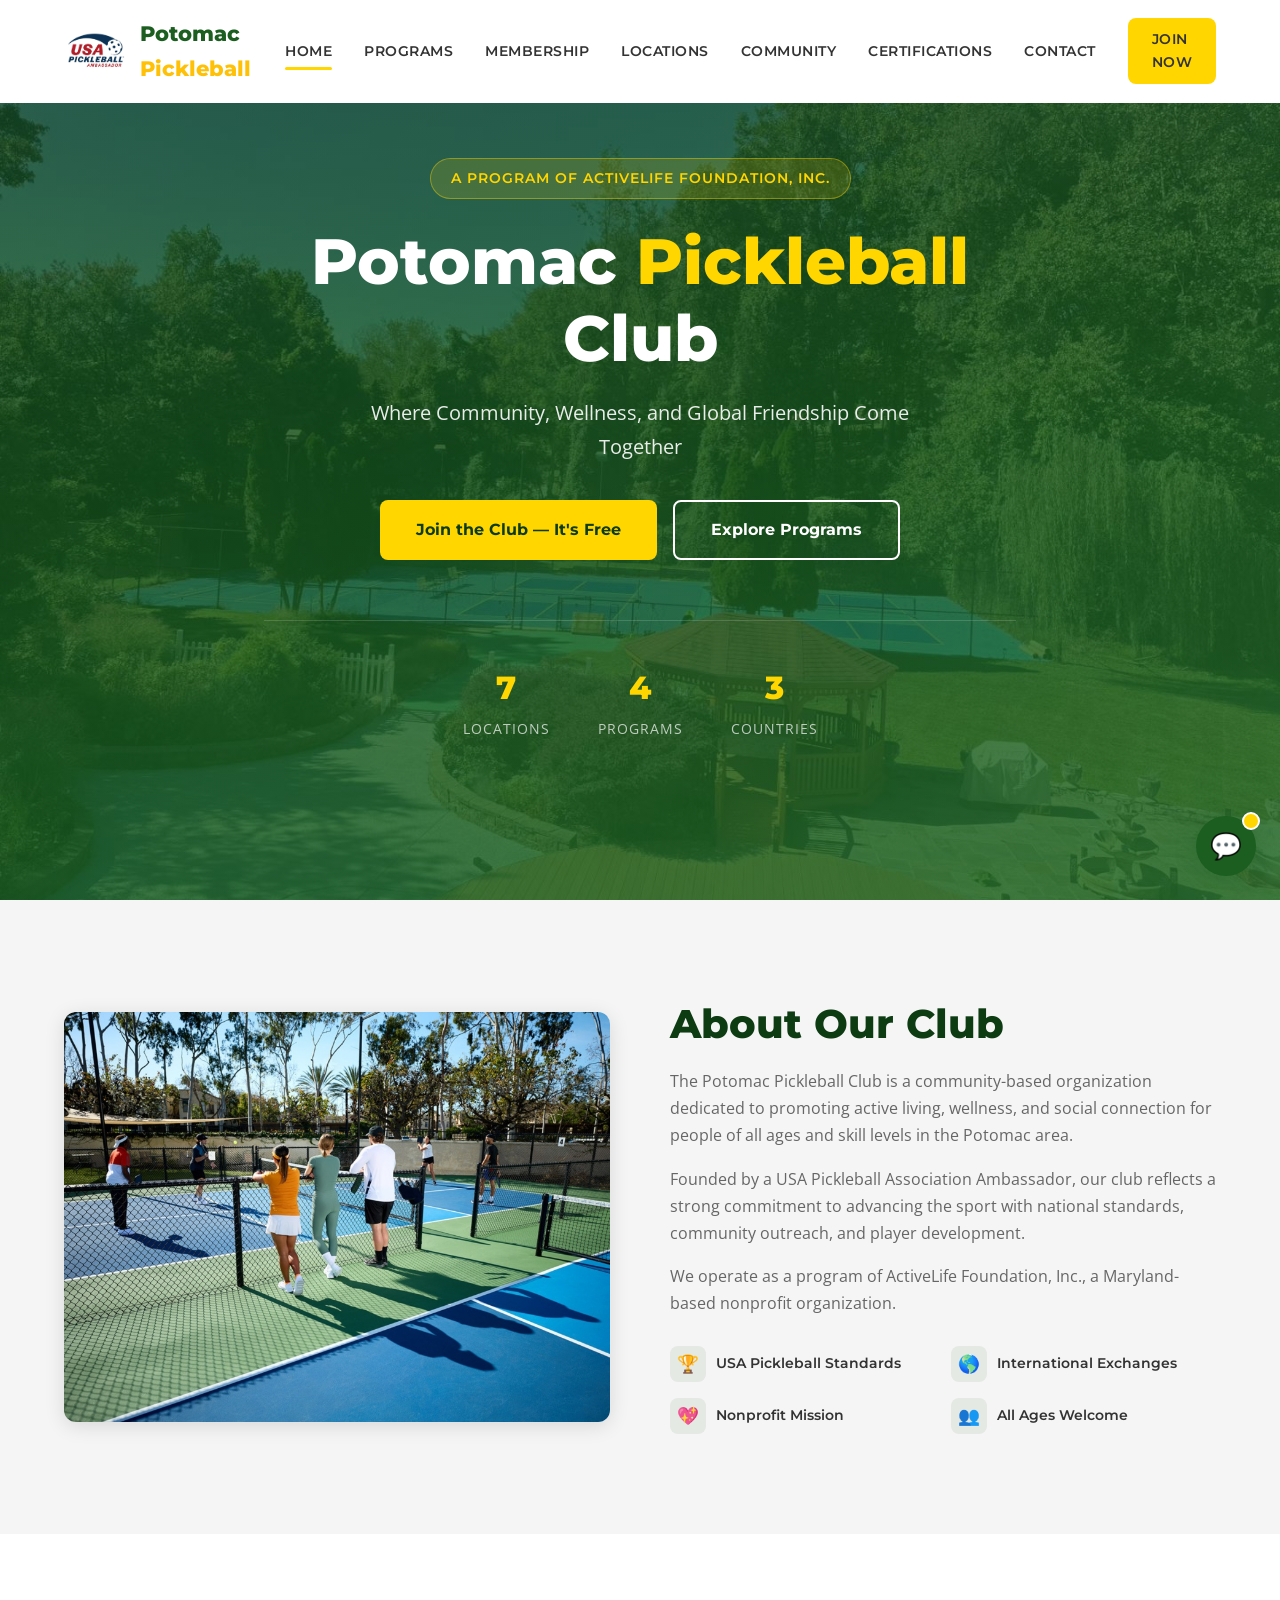
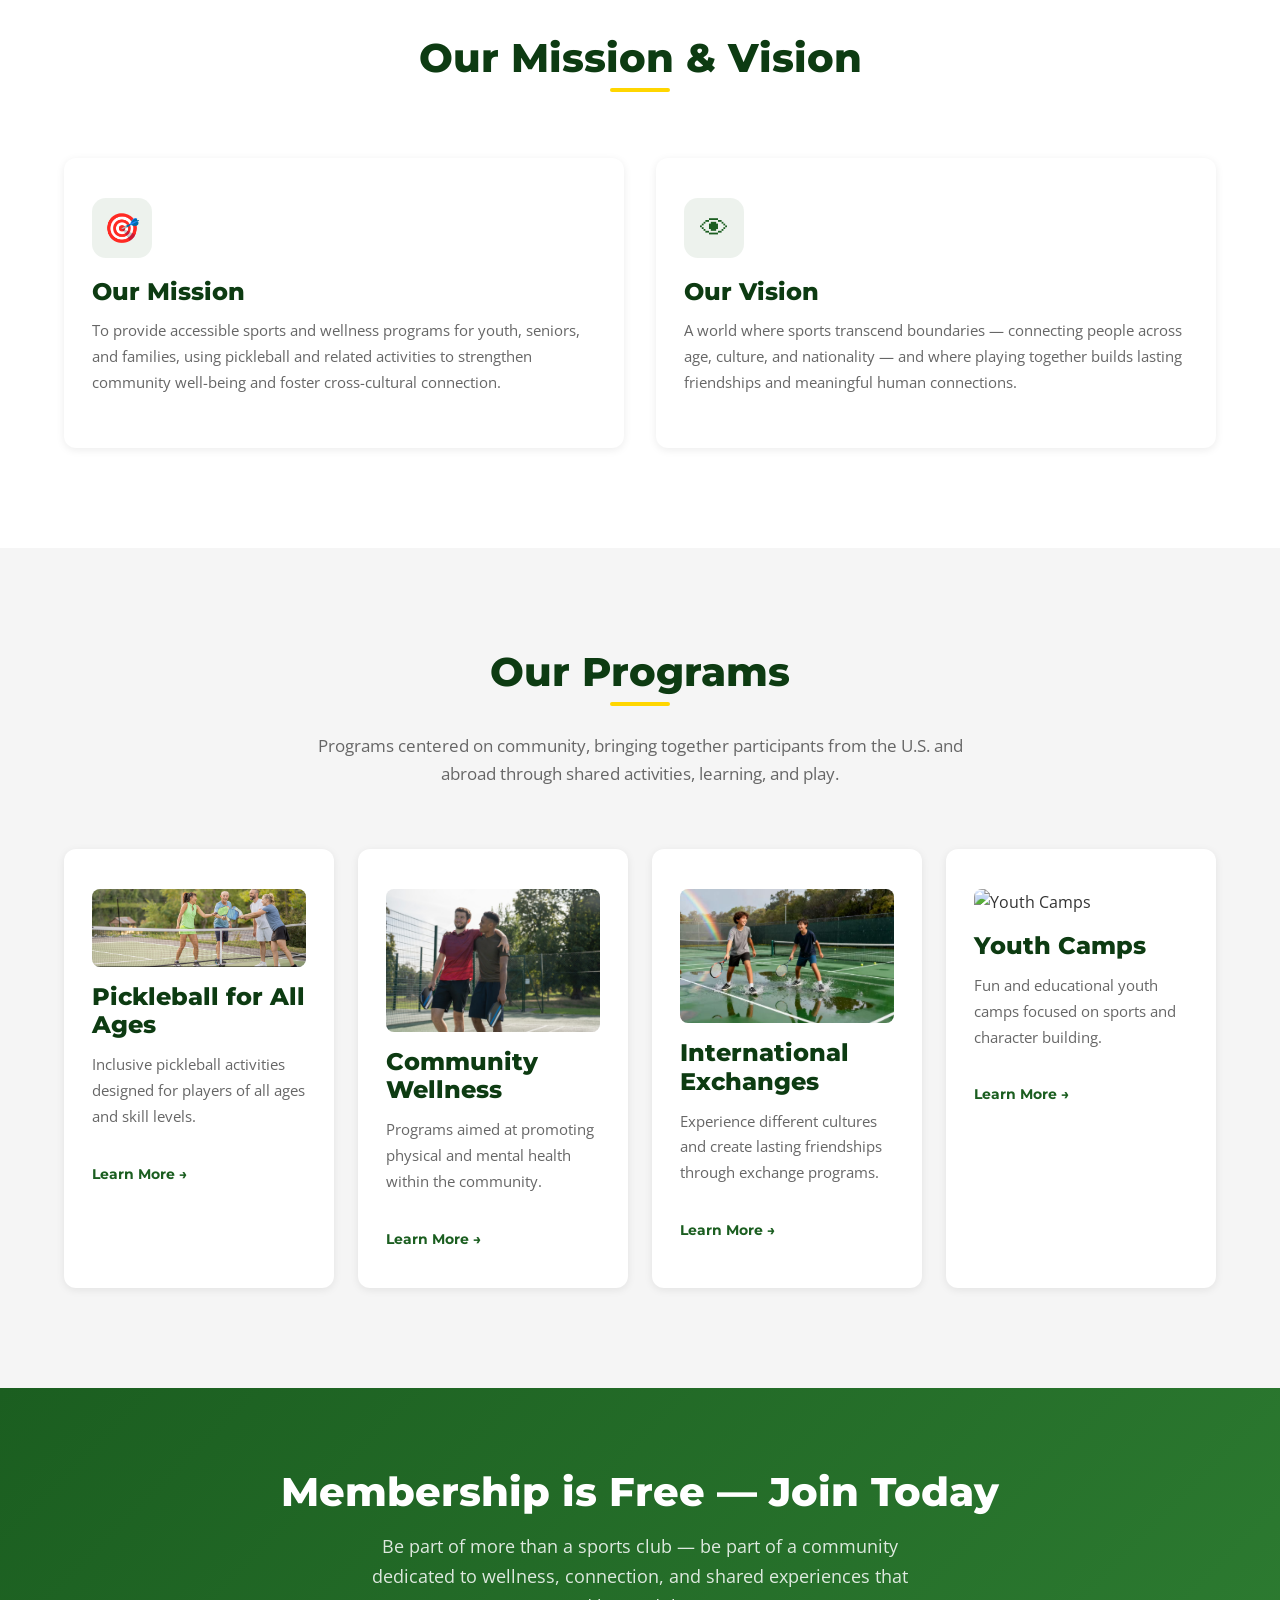
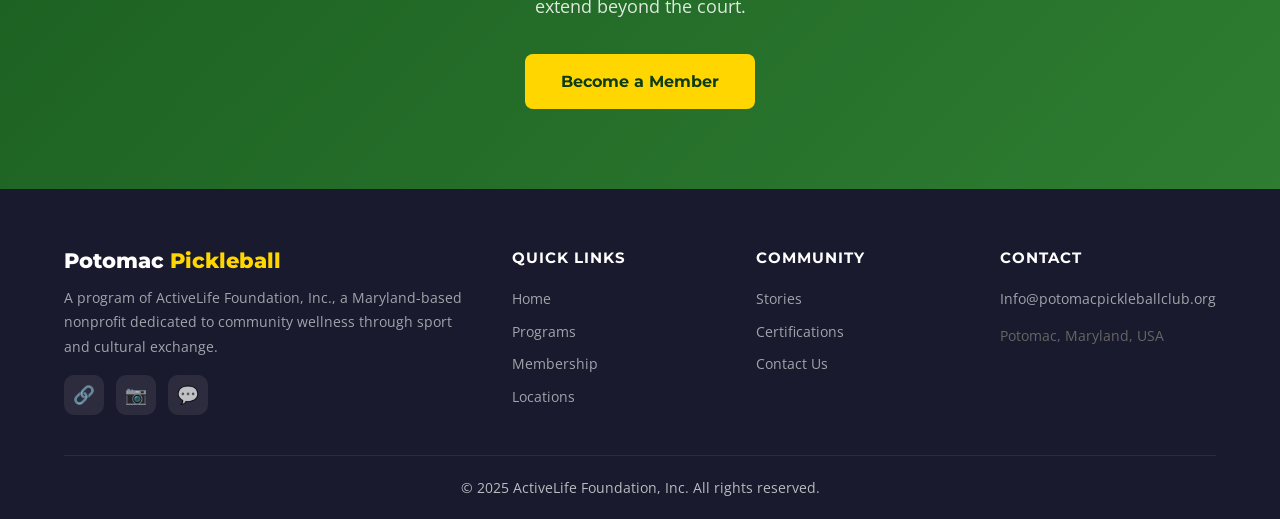
==== index.html @ 1dca088b "Initial commit: Potomac Pickleball Club website Static site with homepage, programs, membership, loc" ====
<!DOCTYPE html>
<html lang="en">
<head>
  <meta charset="UTF-8">
  <meta name="viewport" content="width=device-width, initial-scale=1.0">
  <meta name="description" content="Potomac Pickleball Club — Where Community, Wellness, and Global Friendship Come Together. Join our free membership today.">
  <title>Potomac Pickleball Club</title>
  <link rel="preconnect" href="https://fonts.googleapis.com">
  <link rel="preconnect" href="https://fonts.gstatic.com" crossorigin>
  <link href="https://fonts.googleapis.com/css2?family=Montserrat:wght@600;700;800&family=Open+Sans:wght@400;600&display=swap" rel="stylesheet">
  <link rel="stylesheet" href="css/styles.css">
</head>
<body>

  <a href="#main" class="skip-link">Skip to Main Content</a>

  <!-- NAV OVERLAY (mobile) -->
  <div class="nav-overlay"></div>

  <!-- HEADER -->
  <header class="header">
    <div class="container">
      <nav class="nav">
        <a href="index.html" class="nav-logo">
          <img src="images/logo.jpg" alt="Potomac Pickleball Club" class="logo-img">
          <div class="logo-text">Potomac <span>Pickleball</span></div>
        </a>

        <div class="nav-links">
          <a href="index.html">Home</a>
          <a href="programs.html">Programs</a>
          <a href="membership.html">Membership</a>
          <a href="locations.html">Locations</a>
          <a href="community.html">Community</a>
          <a href="certifications.html">Certifications</a>
          <a href="contact.html">Contact</a>
          <div class="nav-cta">
            <a href="membership.html" class="btn btn-primary">Join Now</a>
          </div>
        </div>

        <button class="nav-toggle" aria-label="Toggle navigation">
          <span></span>
          <span></span>
          <span></span>
        </button>
      </nav>
    </div>
  </header>

  <!-- HERO -->
  <section class="hero">
    <div class="hero-bg" style="background-image: url('images/hero-bg.jpg');"></div>
    <div class="hero-overlay"></div>
    <div class="hero-content">
      <div class="hero-badge">A Program of ActiveLife Foundation, Inc.</div>
      <h1>Potomac <span class="highlight">Pickleball</span> Club</h1>
      <p>Where Community, Wellness, and Global Friendship Come Together</p>
      <div class="hero-buttons">
        <a href="membership.html" class="btn btn-primary">Join the Club — It's Free</a>
        <a href="programs.html" class="btn btn-secondary">Explore Programs</a>
      </div>
      <div class="hero-stats">
        <div class="hero-stat">
          <span class="stat-number">7</span>
          <span class="stat-label">Locations</span>
        </div>
        <div class="hero-stat">
          <span class="stat-number">4</span>
          <span class="stat-label">Programs</span>
        </div>
        <div class="hero-stat">
          <span class="stat-number">3</span>
          <span class="stat-label">Countries</span>
        </div>
      </div>
    </div>
  </section>

  <!-- ABOUT -->
  <section id="main" class="section-light">
    <div class="container">
      <div class="about-grid">
        <div class="about-image fade-in-left">
          <img src="images/about-group.jpeg" alt="Potomac Pickleball Club members">
        </div>
        <div class="about-content fade-in-right">
          <h2>About Our Club</h2>
          <p>The Potomac Pickleball Club is a community-based organization dedicated to promoting active living, wellness, and social connection for people of all ages and skill levels in the Potomac area.</p>
          <p>Founded by a USA Pickleball Association Ambassador, our club reflects a strong commitment to advancing the sport with national standards, community outreach, and player development.</p>
          <p>We operate as a program of ActiveLife Foundation, Inc., a Maryland-based nonprofit organization.</p>
          <div class="about-features">
            <div class="about-feature">
              <div class="feature-icon">&#127942;</div>
              <span>USA Pickleball Standards</span>
            </div>
            <div class="about-feature">
              <div class="feature-icon">&#127758;</div>
              <span>International Exchanges</span>
            </div>
            <div class="about-feature">
              <div class="feature-icon">&#128150;</div>
              <span>Nonprofit Mission</span>
            </div>
            <div class="about-feature">
              <div class="feature-icon">&#128101;</div>
              <span>All Ages Welcome</span>
            </div>
          </div>
        </div>
      </div>
    </div>
  </section>

  <!-- MISSION & VISION -->
  <section>
    <div class="container">
      <div class="section-title fade-in">
        <h2>Our Mission & Vision</h2>
      </div>
      <div class="grid-2">
        <div class="card fade-in">
          <div class="card-icon">&#127919;</div>
          <h3>Our Mission</h3>
          <p>To provide accessible sports and wellness programs for youth, seniors, and families, using pickleball and related activities to strengthen community well-being and foster cross-cultural connection.</p>
        </div>
        <div class="card fade-in">
          <div class="card-icon">&#128065;</div>
          <h3>Our Vision</h3>
          <p>A world where sports transcend boundaries — connecting people across age, culture, and nationality — and where playing together builds lasting friendships and meaningful human connections.</p>
        </div>
      </div>
    </div>
  </section>

  <!-- PROGRAMS PREVIEW -->
  <section class="section-light">
    <div class="container">
      <div class="section-title fade-in">
        <h2>Our Programs</h2>
        <p>Programs centered on community, bringing together participants from the U.S. and abroad through shared activities, learning, and play.</p>
      </div>
      <div class="grid-4">
        <div class="card fade-in">
          <img src="images/program-1.png" alt="Pickleball for All Ages" style="width:100%; border-radius:8px; margin-bottom:16px;">
          <h3>Pickleball for All Ages</h3>
          <p>Inclusive pickleball activities designed for players of all ages and skill levels.</p>
          <a href="programs.html" class="card-link">Learn More &rarr;</a>
        </div>
        <div class="card fade-in">
          <img src="images/program-2.jpeg" alt="Community Wellness" style="width:100%; border-radius:8px; margin-bottom:16px;">
          <h3>Community Wellness</h3>
          <p>Programs aimed at promoting physical and mental health within the community.</p>
          <a href="programs.html" class="card-link">Learn More &rarr;</a>
        </div>
        <div class="card fade-in">
          <img src="images/program-3.jpg" alt="International Exchanges" style="width:100%; border-radius:8px; margin-bottom:16px;">
          <h3>International Exchanges</h3>
          <p>Experience different cultures and create lasting friendships through exchange programs.</p>
          <a href="programs.html" class="card-link">Learn More &rarr;</a>
        </div>
        <div class="card fade-in">
          <img src="images/program-badge.png" alt="Youth Camps" style="width:100%; border-radius:8px; margin-bottom:16px;">
          <h3>Youth Camps</h3>
          <p>Fun and educational youth camps focused on sports and character building.</p>
          <a href="programs.html" class="card-link">Learn More &rarr;</a>
        </div>
      </div>
    </div>
  </section>

  <!-- CTA BANNER -->
  <section class="section-green cta-banner">
    <div class="container fade-in">
      <h2>Membership is Free — Join Today</h2>
      <p>Be part of more than a sports club — be part of a community dedicated to wellness, connection, and shared experiences that extend beyond the court.</p>
      <a href="membership.html" class="btn btn-primary">Become a Member</a>
    </div>
  </section>

  <!-- FOOTER -->
  <footer class="footer">
    <div class="container">
      <div class="footer-grid">
        <div class="footer-brand">
          <h3>Potomac <span>Pickleball</span></h3>
          <p>A program of ActiveLife Foundation, Inc., a Maryland-based nonprofit dedicated to community wellness through sport and cultural exchange.</p>
          <div class="footer-social">
            <a href="#" aria-label="Facebook">&#128279;</a>
            <a href="#" aria-label="Instagram">&#128247;</a>
            <a href="#" aria-label="Twitter">&#128172;</a>
          </div>
        </div>
        <div class="footer-col">
          <h4>Quick Links</h4>
          <a href="index.html">Home</a>
          <a href="programs.html">Programs</a>
          <a href="membership.html">Membership</a>
          <a href="locations.html">Locations</a>
        </div>
        <div class="footer-col">
          <h4>Community</h4>
          <a href="community.html">Stories</a>
          <a href="certifications.html">Certifications</a>
          <a href="contact.html">Contact Us</a>
        </div>
        <div class="footer-col">
          <h4>Contact</h4>
          <a href="mailto:Info@potomacpickleballclub.org">Info@potomacpickleballclub.org</a>
          <p style="margin-top: 8px; font-size: 0.9rem;">Potomac, Maryland, USA</p>
        </div>
      </div>
      <div class="footer-bottom">
        &copy; 2025 ActiveLife Foundation, Inc. All rights reserved.
      </div>
    </div>
  </footer>

  <div class="mobile-cta-bar">
    <a href="membership.html" class="btn btn-primary" style="width:100%;">Join Now — It's Free</a>
  </div>

  <!-- CHAT WIDGET -->
  <div class="chat-widget">
    <div class="chat-window">
      <div class="chat-header">
        <div class="chat-header-avatar">&#127934;</div>
        <div class="chat-header-info">
          <h4>Potomac Pickleball</h4>
          <p><span class="status-dot"></span>We typically reply instantly</p>
        </div>
      </div>
      <div class="chat-messages">
        <div class="chat-message bot">
          Hi there! Welcome to Potomac Pickleball Club. How can I help you today?
          <span class="msg-time">Now</span>
        </div>
      </div>
      <div class="chat-quick-replies">
        <button class="chat-quick-btn">How do I join?</button>
        <button class="chat-quick-btn">What programs do you offer?</button>
        <button class="chat-quick-btn">Where do you play?</button>
        <button class="chat-quick-btn">Contact info</button>
        <button class="chat-quick-btn">What's the schedule?</button>
      </div>
      <div class="chat-input-area">
        <input type="text" class="chat-input" placeholder="Type a message..." autocomplete="off">
        <button class="chat-send" aria-label="Send message">&#10148;</button>
      </div>
    </div>
    <button class="chat-toggle" aria-label="Open chat">
      <span class="chat-open-icon">&#128172;</span>
      <span class="chat-close-icon">&#10005;</span>
      <div class="chat-badge"></div>
    </button>
  </div>

  <script src="js/main.js"></script>
</body>
</html>
---- css/styles.css ----
/* ============================================
   POTOMAC PICKLEBALL CLUB — Design System
   Premium Sports Club Edition
   ============================================ */

/* --- CSS Custom Properties --- */
:root {
  /* Colors */
  --primary: #1B5E20;
  --primary-light: #2E7D32;
  --primary-dark: #0D3B12;
  --accent: #FFD600;
  --accent-hover: #FFC107;
  --dark: #1A1A2E;
  --dark-lighter: #232340;
  --light: #F5F5F5;
  --white: #FFFFFF;
  --text: #333333;
  --text-light: #666666;
  --border: #E0E0E0;

  /* Typography */
  --font-heading: 'Montserrat', sans-serif;
  --font-body: 'Open Sans', sans-serif;

  /* Spacing */
  --section-padding: 100px 0;
  --container-width: 1200px;
  --card-radius: 12px;
  --btn-radius: 8px;

  /* Shadows */
  --shadow-sm: 0 2px 8px rgba(0, 0, 0, 0.08);
  --shadow-md: 0 4px 20px rgba(0, 0, 0, 0.12);
  --shadow-lg: 0 8px 40px rgba(0, 0, 0, 0.16);

  /* Transitions */
  --transition: 0.3s ease;
}

/* --- Reset & Base --- */
*,
*::before,
*::after {
  margin: 0;
  padding: 0;
  box-sizing: border-box;
}

html {
  scroll-behavior: smooth;
  font-size: 16px;
}

body {
  font-family: var(--font-body);
  color: var(--text);
  line-height: 1.7;
  background: var(--white);
  overflow-x: hidden;
}

a {
  text-decoration: none;
  color: inherit;
  transition: color var(--transition);
}

ul {
  list-style: none;
}

img {
  max-width: 100%;
  height: auto;
  display: block;
}

.container {
  max-width: var(--container-width);
  margin: 0 auto;
  padding: 0 24px;
}

/* --- Typography --- */
h1, h2, h3, h4, h5 {
  font-family: var(--font-heading);
  font-weight: 800;
  line-height: 1.2;
  color: var(--primary-dark);
}

h1 { font-size: clamp(2.2rem, 5vw, 3.5rem); }
h2 { font-size: clamp(1.8rem, 4vw, 2.5rem); }
h3 { font-size: clamp(1.2rem, 3vw, 1.5rem); }
h4 { font-size: 1.1rem; }

p {
  margin-bottom: 1rem;
  color: var(--text-light);
}

/* --- Section Title --- */
.section-title {
  text-align: center;
  margin-bottom: 60px;
}

.section-title h2 {
  margin-bottom: 16px;
  position: relative;
  display: inline-block;
}

.section-title h2::after {
  content: '';
  position: absolute;
  bottom: -10px;
  left: 50%;
  transform: translateX(-50%);
  width: 60px;
  height: 4px;
  background: var(--accent);
  border-radius: 2px;
}

.section-title p {
  max-width: 650px;
  margin: 20px auto 0;
  font-size: 1.05rem;
}

/* --- Buttons --- */
.btn {
  display: inline-flex;
  align-items: center;
  justify-content: center;
  padding: 14px 36px;
  border-radius: var(--btn-radius);
  font-family: var(--font-heading);
  font-weight: 700;
  font-size: 1rem;
  cursor: pointer;
  border: none;
  transition: all var(--transition);
  gap: 8px;
}

.btn-primary {
  background: var(--accent);
  color: var(--primary-dark);
}

.btn-primary:hover {
  background: var(--accent-hover);
  transform: translateY(-2px);
  box-shadow: var(--shadow-md);
}

.btn-secondary {
  background: transparent;
  color: var(--white);
  border: 2px solid var(--white);
}

.btn-secondary:hover {
  background: var(--white);
  color: var(--primary-dark);
}

.btn-outline {
  background: transparent;
  color: var(--primary);
  border: 2px solid var(--primary);
}

.btn-outline:hover {
  background: var(--primary);
  color: var(--white);
}

/* ============================================
   HEADER / NAVIGATION
   ============================================ */
.header {
  position: fixed;
  top: 0;
  left: 0;
  width: 100%;
  z-index: 1000;
  background: var(--white);
  transition: all var(--transition);
}

.header.scrolled {
  background: rgba(255, 255, 255, 0.97);
  box-shadow: var(--shadow-sm);
}

/* Transparent header for hero pages */
.header.hero-transparent {
  background: transparent;
  box-shadow: none;
}

.header.hero-transparent .nav-links a {
  color: var(--white);
}

.header.hero-transparent .nav-links a:hover {
  color: var(--accent);
}

.header.hero-transparent .nav-logo {
  color: var(--white);
}

.header.hero-transparent .nav-toggle span {
  background: var(--white);
}

/* When scrolled, override transparent back to white */
.header.hero-transparent.scrolled {
  background: rgba(255, 255, 255, 0.97);
  box-shadow: var(--shadow-sm);
}

.header.hero-transparent.scrolled .nav-links a {
  color: var(--text);
}

.header.hero-transparent.scrolled .nav-links a:hover {
  color: var(--primary);
}

.header.hero-transparent.scrolled .nav-logo {
  color: var(--primary);
}

.header.hero-transparent.scrolled .nav-toggle span {
  background: var(--text);
}

.nav {
  display: flex;
  align-items: center;
  justify-content: space-between;
  padding: 16px 0;
}

.nav-logo {
  display: flex;
  align-items: center;
  gap: 12px;
  font-family: var(--font-heading);
  font-weight: 800;
  font-size: 1.3rem;
  color: var(--primary);
}

.nav-logo img {
  height: 44px;
  width: auto;
}

/* Logo image support */
.logo-img {
  height: 48px;
  width: auto;
  border-radius: 6px;
}

.nav-logo .logo-text span {
  color: var(--accent-hover);
}

.nav-links {
  display: flex;
  align-items: center;
  gap: 32px;
}

.nav-links a {
  font-family: var(--font-heading);
  font-weight: 600;
  font-size: 0.9rem;
  color: var(--text);
  position: relative;
  padding: 4px 0;
  text-transform: uppercase;
  letter-spacing: 0.5px;
}

.nav-links a::after {
  content: '';
  position: absolute;
  bottom: -2px;
  left: 0;
  width: 0;
  height: 3px;
  background: var(--accent);
  transition: width var(--transition);
  border-radius: 2px;
}

.nav-links a:hover::after,
.nav-links a.active::after {
  width: 100%;
}

.nav-links a:hover {
  color: var(--primary);
}

.nav-cta .btn {
  padding: 10px 24px;
  font-size: 0.85rem;
}

.nav-toggle {
  display: none;
  flex-direction: column;
  gap: 5px;
  cursor: pointer;
  z-index: 1001;
  background: none;
  border: none;
  padding: 4px;
}

.nav-toggle span {
  display: block;
  width: 26px;
  height: 3px;
  background: var(--text);
  border-radius: 2px;
  transition: all var(--transition);
}

.nav-toggle.active span:nth-child(1) {
  transform: rotate(45deg) translate(5px, 6px);
}

.nav-toggle.active span:nth-child(2) {
  opacity: 0;
}

.nav-toggle.active span:nth-child(3) {
  transform: rotate(-45deg) translate(5px, -6px);
}

/* ============================================
   HERO SECTION
   ============================================ */
.hero {
  position: relative;
  min-height: 100vh;
  display: flex;
  align-items: center;
  justify-content: center;
  text-align: center;
  background: linear-gradient(135deg, var(--primary-dark) 0%, var(--primary) 50%, var(--primary-light) 100%);
  overflow: hidden;
}

.hero-bg {
  position: absolute;
  inset: 0;
  background-size: cover;
  background-position: center;
  background-attachment: fixed;
  opacity: 0.45;
}

.hero-overlay {
  position: absolute;
  inset: 0;
  background: linear-gradient(180deg, rgba(13, 59, 18, 0.45) 0%, rgba(27, 94, 32, 0.65) 100%);
}

.hero-content {
  position: relative;
  z-index: 2;
  max-width: 800px;
  padding: 0 24px;
}

.hero-badge {
  display: inline-block;
  background: rgba(255, 214, 0, 0.15);
  border: 1px solid rgba(255, 214, 0, 0.4);
  color: var(--accent);
  padding: 8px 20px;
  border-radius: 50px;
  font-family: var(--font-heading);
  font-weight: 600;
  font-size: 0.85rem;
  letter-spacing: 1px;
  text-transform: uppercase;
  margin-bottom: 24px;
}

.hero h1 {
  color: var(--white);
  margin-bottom: 20px;
  font-size: clamp(2.5rem, 6vw, 4rem);
}

.hero h1 .highlight {
  color: var(--accent);
}

.hero p {
  color: rgba(255, 255, 255, 0.9);
  font-size: clamp(1.05rem, 2vw, 1.25rem);
  max-width: 600px;
  margin: 0 auto 36px;
}

.hero-buttons {
  display: flex;
  gap: 16px;
  justify-content: center;
  flex-wrap: wrap;
}

.hero-stats {
  display: flex;
  justify-content: center;
  gap: 48px;
  margin-top: 60px;
  padding-top: 40px;
  border-top: 1px solid rgba(255, 255, 255, 0.15);
}

.hero-stat {
  text-align: center;
}

.hero-stat .stat-number {
  display: block;
  font-family: var(--font-heading);
  font-weight: 800;
  font-size: 2rem;
  color: var(--accent);
}

.hero-stat .stat-label {
  font-size: 0.85rem;
  color: rgba(255, 255, 255, 0.7);
  text-transform: uppercase;
  letter-spacing: 1px;
}

/* ============================================
   PARALLAX SECTION — Full-bleed background
   ============================================ */
.parallax-section {
  position: relative;
  background-size: cover;
  background-position: center;
  background-attachment: fixed;
  background-repeat: no-repeat;
  padding: var(--section-padding);
}

.parallax-section::before {
  content: '';
  position: absolute;
  inset: 0;
  background: rgba(13, 59, 18, 0.6);
  z-index: 0;
}

.parallax-section > .container {
  position: relative;
  z-index: 1;
}

.parallax-section h2,
.parallax-section h3 {
  color: var(--white);
}

.parallax-section p {
  color: rgba(255, 255, 255, 0.85);
}

/* ============================================
   SECTIONS — General
   ============================================ */
section {
  padding: var(--section-padding);
}

.section-light {
  background: var(--light);
}

.section-dark {
  background: var(--dark);
  color: var(--white);
}

.section-dark h2,
.section-dark h3 {
  color: var(--white);
}

.section-dark p {
  color: rgba(255, 255, 255, 0.75);
}

.section-green {
  background: linear-gradient(135deg, var(--primary) 0%, var(--primary-light) 100%);
  color: var(--white);
}

.section-green h2,
.section-green h3 {
  color: var(--white);
}

.section-green p {
  color: rgba(255, 255, 255, 0.85);
}

/* ============================================
   CARDS
   ============================================ */
.card {
  background: var(--white);
  border-radius: var(--card-radius);
  padding: 36px 28px;
  box-shadow: var(--shadow-sm);
  transition: all var(--transition);
  border-top: 4px solid transparent;
}

.card:hover {
  transform: translateY(-6px);
  box-shadow: var(--shadow-md);
  border-top-color: var(--primary);
}

.card-icon {
  width: 60px;
  height: 60px;
  border-radius: 14px;
  display: flex;
  align-items: center;
  justify-content: center;
  margin-bottom: 20px;
  font-size: 1.8rem;
  background: rgba(27, 94, 32, 0.08);
  color: var(--primary);
}

.card h3 {
  margin-bottom: 12px;
}

.card p {
  font-size: 0.95rem;
}

.card-link {
  display: inline-flex;
  align-items: center;
  gap: 6px;
  margin-top: 16px;
  font-family: var(--font-heading);
  font-weight: 700;
  font-size: 0.9rem;
  color: var(--primary);
  transition: gap var(--transition);
}

.card-link:hover {
  gap: 12px;
  color: var(--primary-light);
}

/* Grid layouts */
.grid-2 {
  display: grid;
  grid-template-columns: repeat(2, 1fr);
  gap: 32px;
}

.grid-3 {
  display: grid;
  grid-template-columns: repeat(3, 1fr);
  gap: 32px;
}

.grid-4 {
  display: grid;
  grid-template-columns: repeat(4, 1fr);
  gap: 24px;
}

/* ============================================
   STAGGER ANIMATIONS
   ============================================ */
.stagger-1 {
  transition-delay: 0.1s;
}

.stagger-2 {
  transition-delay: 0.2s;
}

.stagger-3 {
  transition-delay: 0.3s;
}

.stagger-4 {
  transition-delay: 0.4s;
}

/* ============================================
   ABOUT SECTION (Home)
   ============================================ */
.about-grid {
  display: grid;
  grid-template-columns: 1fr 1fr;
  gap: 60px;
  align-items: center;
}

.about-image {
  border-radius: var(--card-radius);
  overflow: hidden;
  box-shadow: var(--shadow-md);
  aspect-ratio: 4/3;
}

.about-image img {
  width: 100%;
  height: 100%;
  object-fit: cover;
}

.about-content h2 {
  margin-bottom: 20px;
}

.about-content p {
  margin-bottom: 16px;
}

.about-features {
  display: grid;
  grid-template-columns: 1fr 1fr;
  gap: 16px;
  margin-top: 28px;
}

.about-feature {
  display: flex;
  align-items: center;
  gap: 10px;
  font-family: var(--font-heading);
  font-weight: 600;
  font-size: 0.9rem;
  color: var(--text);
}

.about-feature .feature-icon {
  width: 36px;
  height: 36px;
  border-radius: 8px;
  background: rgba(27, 94, 32, 0.08);
  color: var(--primary);
  display: flex;
  align-items: center;
  justify-content: center;
  font-size: 1.1rem;
  flex-shrink: 0;
}

/* ============================================
   CTA BANNER
   ============================================ */
.cta-banner {
  text-align: center;
  padding: 80px 0;
}

.cta-banner h2 {
  color: var(--white);
  margin-bottom: 16px;
}

.cta-banner p {
  color: rgba(255, 255, 255, 0.85);
  max-width: 550px;
  margin: 0 auto 32px;
  font-size: 1.1rem;
}

/* ============================================
   PROGRAMS PAGE
   ============================================ */
.page-hero {
  padding: 160px 0 80px;
  text-align: center;
  background: linear-gradient(135deg, var(--primary-dark) 0%, var(--primary) 100%);
}

.page-hero h1 {
  color: var(--white);
  margin-bottom: 16px;
}

.page-hero p {
  color: rgba(255, 255, 255, 0.85);
  max-width: 600px;
  margin: 0 auto;
  font-size: 1.1rem;
}

.program-card {
  background: var(--white);
  border-radius: var(--card-radius);
  overflow: hidden;
  box-shadow: var(--shadow-sm);
  transition: all var(--transition);
  border-top: 4px solid transparent;
}

.program-card:hover {
  transform: translateY(-6px);
  box-shadow: var(--shadow-md);
  border-top-color: var(--primary);
}

.program-card-image {
  height: 240px;
  background: linear-gradient(135deg, var(--primary) 0%, var(--primary-light) 100%);
  display: flex;
  align-items: center;
  justify-content: center;
  font-size: 3rem;
  color: rgba(255, 255, 255, 0.4);
}

.program-card-image img {
  width: 100%;
  height: 100%;
  object-fit: cover;
}

.program-card-body {
  padding: 28px;
}

.program-card-body h3 {
  margin-bottom: 12px;
}

.program-card-body p {
  font-size: 0.95rem;
  margin-bottom: 16px;
}

/* ============================================
   MEMBERSHIP PAGE
   ============================================ */
.membership-hero {
  padding: 160px 0 100px;
  text-align: center;
  background: linear-gradient(135deg, var(--primary-dark) 0%, var(--primary) 100%);
}

.membership-price {
  display: inline-block;
  background: var(--accent);
  color: var(--primary-dark);
  font-family: var(--font-heading);
  font-weight: 800;
  font-size: 1.5rem;
  padding: 12px 36px;
  border-radius: 50px;
  margin-top: 24px;
}

.benefits-grid {
  display: grid;
  grid-template-columns: repeat(3, 1fr);
  gap: 32px;
}

.benefit-card {
  text-align: center;
  padding: 40px 24px;
}

.benefit-card .benefit-icon {
  width: 72px;
  height: 72px;
  border-radius: 50%;
  background: rgba(27, 94, 32, 0.08);
  color: var(--primary);
  display: flex;
  align-items: center;
  justify-content: center;
  font-size: 2rem;
  margin: 0 auto 20px;
}

.benefit-card h3 {
  margin-bottom: 10px;
}

/* ============================================
   LOCATIONS PAGE
   ============================================ */
.location-card {
  background: var(--white);
  border-radius: var(--card-radius);
  overflow: hidden;
  box-shadow: var(--shadow-sm);
  transition: all var(--transition);
  text-align: center;
  padding: 32px 24px;
}

.location-card:hover {
  transform: translateY(-4px);
  box-shadow: var(--shadow-md);
}

.location-flag {
  font-size: 3rem;
  margin-bottom: 16px;
}

.location-card h3 {
  margin-bottom: 8px;
}

.location-card p {
  font-size: 0.9rem;
}

.hq-section {
  background: var(--white);
  border-radius: var(--card-radius);
  padding: 48px;
  box-shadow: var(--shadow-md);
  display: grid;
  grid-template-columns: 1fr 1fr;
  gap: 40px;
  align-items: center;
  margin-bottom: 60px;
}

.hq-map {
  aspect-ratio: 16/10;
  background: var(--light);
  border-radius: var(--card-radius);
  overflow: hidden;
  display: flex;
  align-items: center;
  justify-content: center;
  color: var(--text-light);
  font-size: 1rem;
}

/* ============================================
   COMMUNITY / GALLERY
   ============================================ */
.gallery-grid {
  display: grid;
  grid-template-columns: repeat(3, 1fr);
  gap: 24px;
}

/* Masonry-style variation */
.gallery-grid.gallery-masonry {
  grid-template-rows: auto;
}

.gallery-grid.gallery-masonry .gallery-item:nth-child(1) {
  grid-column: span 2;
  grid-row: span 2;
}

.gallery-grid.gallery-masonry .gallery-item:nth-child(4) {
  grid-column: span 2;
}

.gallery-grid.gallery-masonry .gallery-item:nth-child(7) {
  grid-row: span 2;
}

.gallery-item {
  border-radius: var(--card-radius);
  overflow: hidden;
  position: relative;
  cursor: pointer;
  aspect-ratio: 4/3;
  background: var(--light);
  box-shadow: var(--shadow-sm);
  transition: all var(--transition);
}

.gallery-grid.gallery-masonry .gallery-item {
  aspect-ratio: auto;
  min-height: 200px;
}

.gallery-item:hover {
  transform: scale(1.03);
  box-shadow: var(--shadow-md);
}

.gallery-item img {
  width: 100%;
  height: 100%;
  object-fit: cover;
}

.gallery-item .gallery-overlay {
  position: absolute;
  inset: 0;
  background: linear-gradient(180deg, transparent 50%, rgba(0, 0, 0, 0.7) 100%);
  display: flex;
  align-items: flex-end;
  padding: 20px;
  opacity: 0;
  transition: opacity var(--transition);
}

.gallery-item:hover .gallery-overlay {
  opacity: 1;
}

.gallery-overlay h4 {
  color: var(--white);
  font-size: 0.95rem;
}

.gallery-overlay p {
  color: rgba(255, 255, 255, 0.8);
  font-size: 0.8rem;
  margin-bottom: 0;
}

/* Lightbox */
.lightbox {
  position: fixed;
  inset: 0;
  background: rgba(0, 0, 0, 0.9);
  z-index: 2000;
  display: none;
  align-items: center;
  justify-content: center;
  padding: 40px;
}

.lightbox.active {
  display: flex;
}

.lightbox img {
  max-width: 90%;
  max-height: 85vh;
  border-radius: 8px;
}

.lightbox-close {
  position: absolute;
  top: 24px;
  right: 32px;
  font-size: 2rem;
  color: var(--white);
  cursor: pointer;
  background: none;
  border: none;
  line-height: 1;
}

/* ============================================
   CERTIFICATIONS PAGE
   ============================================ */
.cert-card {
  background: var(--white);
  border-radius: var(--card-radius);
  padding: 32px;
  box-shadow: var(--shadow-sm);
  border-left: 4px solid var(--primary);
}

.cert-card h3 {
  margin-bottom: 12px;
}

/* Certification document image display */
.cert-doc-image {
  width: 100%;
  border-radius: 8px;
  margin-top: 16px;
  box-shadow: var(--shadow-sm);
  border: 1px solid var(--border);
  transition: transform var(--transition), box-shadow var(--transition);
}

.cert-doc-image:hover {
  transform: scale(1.02);
  box-shadow: var(--shadow-md);
  cursor: pointer;
}

.committee-grid {
  display: grid;
  grid-template-columns: repeat(auto-fill, minmax(280px, 1fr));
  gap: 24px;
}

.committee-member {
  display: flex;
  align-items: center;
  gap: 16px;
  padding: 20px;
  background: var(--white);
  border-radius: var(--card-radius);
  box-shadow: var(--shadow-sm);
}

.committee-avatar {
  width: 56px;
  height: 56px;
  border-radius: 50%;
  background: rgba(27, 94, 32, 0.08);
  color: var(--primary);
  display: flex;
  align-items: center;
  justify-content: center;
  font-family: var(--font-heading);
  font-weight: 800;
  font-size: 1.2rem;
  flex-shrink: 0;
}

.committee-info h4 {
  font-family: var(--font-heading);
  margin-bottom: 2px;
}

.committee-info p {
  font-size: 0.85rem;
  margin-bottom: 0;
  color: var(--primary);
  font-weight: 600;
}

/* ============================================
   CONTACT PAGE
   ============================================ */
.contact-grid {
  display: grid;
  grid-template-columns: 1fr 1fr;
  gap: 60px;
  align-items: start;
}

.contact-form {
  background: var(--white);
  padding: 40px;
  border-radius: var(--card-radius);
  box-shadow: var(--shadow-md);
}

.form-group {
  margin-bottom: 20px;
}

.form-group label {
  display: block;
  font-family: var(--font-heading);
  font-weight: 600;
  font-size: 0.9rem;
  margin-bottom: 6px;
  color: var(--text);
}

.form-group input,
.form-group textarea {
  width: 100%;
  padding: 12px 16px;
  border: 2px solid var(--border);
  border-radius: var(--btn-radius);
  font-family: var(--font-body);
  font-size: 1rem;
  transition: border-color var(--transition);
  outline: none;
}

.form-group input:focus,
.form-group textarea:focus {
  border-color: var(--primary);
}

.form-group textarea {
  min-height: 140px;
  resize: vertical;
}

.form-group .error-msg {
  color: #d32f2f;
  font-size: 0.8rem;
  margin-top: 4px;
  display: none;
}

.form-group.error input,
.form-group.error textarea {
  border-color: #d32f2f;
}

.form-group.error .error-msg {
  display: block;
}

.form-row {
  display: grid;
  grid-template-columns: 1fr 1fr;
  gap: 20px;
}

.contact-info-card {
  padding: 32px;
  background: var(--light);
  border-radius: var(--card-radius);
  margin-bottom: 24px;
}

.contact-info-card h3 {
  margin-bottom: 20px;
}

.contact-info-item {
  display: flex;
  align-items: center;
  gap: 14px;
  margin-bottom: 16px;
}

.contact-info-item .info-icon {
  width: 44px;
  height: 44px;
  border-radius: 10px;
  background: var(--white);
  color: var(--primary);
  display: flex;
  align-items: center;
  justify-content: center;
  font-size: 1.2rem;
  flex-shrink: 0;
  box-shadow: var(--shadow-sm);
}

.contact-info-item p {
  margin-bottom: 0;
  font-size: 0.95rem;
}

.contact-info-item a {
  color: var(--primary);
  font-weight: 600;
}

.contact-info-item a:hover {
  color: var(--primary-light);
}

/* ============================================
   FOOTER
   ============================================ */
.footer {
  background: var(--dark);
  color: rgba(255, 255, 255, 0.7);
  padding: 60px 0 0;
}

.footer-grid {
  display: grid;
  grid-template-columns: 2fr 1fr 1fr 1fr;
  gap: 40px;
  padding-bottom: 40px;
}

.footer-brand h3 {
  color: var(--white);
  font-size: 1.3rem;
  margin-bottom: 12px;
}

.footer-brand h3 span {
  color: var(--accent);
}

.footer-brand p {
  font-size: 0.9rem;
  color: rgba(255, 255, 255, 0.6);
}

.footer-col h4 {
  color: var(--white);
  font-family: var(--font-heading);
  font-weight: 700;
  font-size: 0.95rem;
  margin-bottom: 16px;
  text-transform: uppercase;
  letter-spacing: 1px;
}

.footer-col a {
  display: block;
  color: rgba(255, 255, 255, 0.6);
  font-size: 0.9rem;
  padding: 4px 0;
  transition: color var(--transition);
}

.footer-col a:hover {
  color: var(--accent);
}

.footer-social {
  display: flex;
  gap: 12px;
  margin-top: 16px;
}

.footer-social a {
  width: 40px;
  height: 40px;
  border-radius: 10px;
  background: rgba(255, 255, 255, 0.08);
  display: flex;
  align-items: center;
  justify-content: center;
  font-size: 1.1rem;
  transition: all var(--transition);
}

.footer-social a:hover {
  background: var(--accent);
  color: var(--primary-dark);
}

.footer-bottom {
  border-top: 1px solid rgba(255, 255, 255, 0.08);
  padding: 20px 0;
  text-align: center;
  font-size: 0.85rem;
}

/* ============================================
   SCROLL ANIMATIONS
   ============================================ */
.fade-in {
  opacity: 0;
  transform: translateY(30px);
  transition: opacity 0.6s ease, transform 0.6s ease;
}

.fade-in.visible {
  opacity: 1;
  transform: translateY(0);
}

.fade-in-left {
  opacity: 0;
  transform: translateX(-40px);
  transition: opacity 0.6s ease, transform 0.6s ease;
}

.fade-in-left.visible {
  opacity: 1;
  transform: translateX(0);
}

.fade-in-right {
  opacity: 0;
  transform: translateX(40px);
  transition: opacity 0.6s ease, transform 0.6s ease;
}

.fade-in-right.visible {
  opacity: 1;
  transform: translateX(0);
}

/* ============================================
   MOBILE STICKY CTA BAR
   ============================================ */
.mobile-cta-bar {
  display: none;
}

/* ============================================
   RESPONSIVE
   ============================================ */

/* Tablet */
@media (max-width: 1024px) {
  .grid-4 {
    grid-template-columns: repeat(2, 1fr);
  }

  .footer-grid {
    grid-template-columns: 1fr 1fr;
  }

  .about-grid,
  .hq-section {
    grid-template-columns: 1fr;
    gap: 32px;
  }

  .contact-grid {
    grid-template-columns: 1fr;
    gap: 40px;
  }
}

/* Mobile */
@media (max-width: 768px) {
  :root {
    --section-padding: 70px 0;
  }

  .nav-links {
    position: fixed;
    top: 0;
    right: -100%;
    width: 80%;
    max-width: 360px;
    height: 100vh;
    background: var(--white);
    flex-direction: column;
    justify-content: center;
    gap: 24px;
    box-shadow: var(--shadow-lg);
    transition: right var(--transition);
    padding: 40px;
  }

  .nav-links.open {
    right: 0;
  }

  /* Override transparent nav link colors in mobile menu */
  .header.hero-transparent .nav-links a {
    color: var(--text);
  }

  .nav-links a {
    font-size: 1.1rem;
  }

  .nav-toggle {
    display: flex;
  }

  .hero-stats {
    flex-direction: column;
    gap: 20px;
  }

  .hero-buttons {
    flex-direction: column;
    align-items: center;
  }

  /* Disable parallax on mobile for performance */
  .hero-bg,
  .parallax-section {
    background-attachment: scroll;
  }

  .grid-2,
  .grid-3,
  .benefits-grid,
  .gallery-grid {
    grid-template-columns: 1fr;
  }

  /* Reset masonry on mobile */
  .gallery-grid.gallery-masonry .gallery-item:nth-child(1),
  .gallery-grid.gallery-masonry .gallery-item:nth-child(4) {
    grid-column: span 1;
    grid-row: span 1;
  }

  .gallery-grid.gallery-masonry .gallery-item:nth-child(7) {
    grid-row: span 1;
  }

  .gallery-grid.gallery-masonry .gallery-item {
    aspect-ratio: 4/3;
  }

  .grid-4 {
    grid-template-columns: 1fr;
  }

  .form-row {
    grid-template-columns: 1fr;
  }

  .about-features {
    grid-template-columns: 1fr;
  }

  .footer-grid {
    grid-template-columns: 1fr;
    gap: 32px;
  }

  .section-title {
    margin-bottom: 40px;
  }

  .page-hero,
  .membership-hero {
    padding: 120px 0 60px;
  }

  .hq-section {
    padding: 28px;
  }

  /* Mobile sticky CTA bar */
  .mobile-cta-bar {
    display: block;
    position: fixed;
    bottom: 0;
    left: 0;
    width: 100%;
    background: var(--white);
    padding: 12px 20px;
    box-shadow: 0 -4px 20px rgba(0, 0, 0, 0.12);
    z-index: 999;
    transform: translateY(100%);
    transition: transform 0.4s ease;
  }

  .mobile-cta-bar.visible {
    transform: translateY(0);
  }

  .mobile-cta-bar .btn {
    width: 100%;
    text-align: center;
    justify-content: center;
    padding: 14px 24px;
  }

  /* Add bottom padding to body so footer content isn't hidden */
  body.has-mobile-cta {
    padding-bottom: 70px;
  }
}

/* Mobile nav overlay */
.nav-overlay {
  position: fixed;
  inset: 0;
  background: rgba(0, 0, 0, 0.4);
  z-index: 999;
  opacity: 0;
  pointer-events: none;
  transition: opacity var(--transition);
}

.nav-overlay.active {
  opacity: 1;
  pointer-events: all;
}

/* Skip to content (accessibility) */
.skip-link {
  position: absolute;
  top: -100%;
  left: 16px;
  background: var(--primary);
  color: var(--white);
  padding: 12px 24px;
  border-radius: var(--btn-radius);
  font-weight: 600;
  z-index: 9999;
}

.skip-link:focus {
  top: 16px;
}

/* ============================================
   CHAT WIDGET
   ============================================ */
.chat-widget {
  position: fixed;
  bottom: 24px;
  right: 24px;
  z-index: 1500;
  font-family: var(--font-body);
}

.chat-toggle {
  width: 60px;
  height: 60px;
  border-radius: 50%;
  background: var(--primary);
  color: var(--white);
  border: none;
  cursor: pointer;
  font-size: 1.6rem;
  display: flex;
  align-items: center;
  justify-content: center;
  box-shadow: 0 4px 20px rgba(27, 94, 32, 0.4);
  transition: all var(--transition);
}

.chat-toggle:hover {
  background: var(--primary-light);
  transform: scale(1.08);
  box-shadow: 0 6px 28px rgba(27, 94, 32, 0.5);
}

.chat-toggle .chat-close-icon {
  display: none;
}

.chat-widget.open .chat-toggle .chat-open-icon {
  display: none;
}

.chat-widget.open .chat-toggle .chat-close-icon {
  display: block;
}

.chat-badge {
  position: absolute;
  top: -4px;
  right: -4px;
  width: 18px;
  height: 18px;
  background: var(--accent);
  border-radius: 50%;
  border: 2px solid var(--white);
}

.chat-widget.open .chat-badge {
  display: none;
}

.chat-window {
  position: absolute;
  bottom: 76px;
  right: 0;
  width: 370px;
  max-height: 500px;
  background: var(--white);
  border-radius: 16px;
  box-shadow: 0 8px 40px rgba(0, 0, 0, 0.18);
  display: none;
  flex-direction: column;
  overflow: hidden;
}

.chat-widget.open .chat-window {
  display: flex;
  animation: chatSlideUp 0.3s ease;
}

@keyframes chatSlideUp {
  from {
    opacity: 0;
    transform: translateY(16px);
  }
  to {
    opacity: 1;
    transform: translateY(0);
  }
}

.chat-header {
  background: var(--primary);
  color: var(--white);
  padding: 18px 20px;
  display: flex;
  align-items: center;
  gap: 12px;
}

.chat-header-avatar {
  width: 40px;
  height: 40px;
  border-radius: 50%;
  background: rgba(255, 255, 255, 0.2);
  display: flex;
  align-items: center;
  justify-content: center;
  font-size: 1.2rem;
  flex-shrink: 0;
}

.chat-header-info h4 {
  color: var(--white);
  font-family: var(--font-heading);
  font-size: 0.95rem;
  margin-bottom: 2px;
}

.chat-header-info p {
  color: rgba(255, 255, 255, 0.75);
  font-size: 0.75rem;
  margin-bottom: 0;
}

.chat-header-info .status-dot {
  display: inline-block;
  width: 8px;
  height: 8px;
  background: #4CAF50;
  border-radius: 50%;
  margin-right: 4px;
  vertical-align: middle;
}

.chat-messages {
  flex: 1;
  overflow-y: auto;
  padding: 20px;
  display: flex;
  flex-direction: column;
  gap: 12px;
  max-height: 320px;
  min-height: 200px;
}

.chat-message {
  max-width: 85%;
  padding: 10px 14px;
  border-radius: 12px;
  font-size: 0.9rem;
  line-height: 1.5;
}

.chat-message.bot {
  background: var(--light);
  color: var(--text);
  align-self: flex-start;
  border-bottom-left-radius: 4px;
}

.chat-message.user {
  background: var(--primary);
  color: var(--white);
  align-self: flex-end;
  border-bottom-right-radius: 4px;
}

.chat-message .msg-time {
  display: block;
  font-size: 0.7rem;
  margin-top: 4px;
  opacity: 0.6;
}

.chat-quick-replies {
  display: flex;
  flex-wrap: wrap;
  gap: 8px;
  padding: 0 20px 16px;
}

.chat-quick-btn {
  background: var(--white);
  color: var(--primary);
  border: 2px solid var(--primary);
  border-radius: 20px;
  padding: 6px 14px;
  font-family: var(--font-heading);
  font-weight: 600;
  font-size: 0.78rem;
  cursor: pointer;
  transition: all var(--transition);
  white-space: nowrap;
}

.chat-quick-btn:hover {
  background: var(--primary);
  color: var(--white);
}

.chat-input-area {
  display: flex;
  padding: 12px 16px;
  gap: 8px;
  border-top: 1px solid var(--border);
  background: var(--white);
}

.chat-input-area input {
  flex: 1;
  padding: 10px 14px;
  border: 2px solid var(--border);
  border-radius: 24px;
  font-family: var(--font-body);
  font-size: 0.9rem;
  outline: none;
  transition: border-color var(--transition);
}

.chat-input-area input:focus {
  border-color: var(--primary);
}

.chat-input-area button {
  width: 40px;
  height: 40px;
  border-radius: 50%;
  background: var(--primary);
  color: var(--white);
  border: none;
  cursor: pointer;
  font-size: 1.1rem;
  display: flex;
  align-items: center;
  justify-content: center;
  transition: background var(--transition);
  flex-shrink: 0;
}

.chat-input-area button:hover {
  background: var(--primary-light);
}

/* Mobile adjustments */
@media (max-width: 768px) {
  .chat-window {
    width: calc(100vw - 32px);
    right: -8px;
    max-height: 420px;
  }

  .chat-widget {
    bottom: 90px;
  }
}
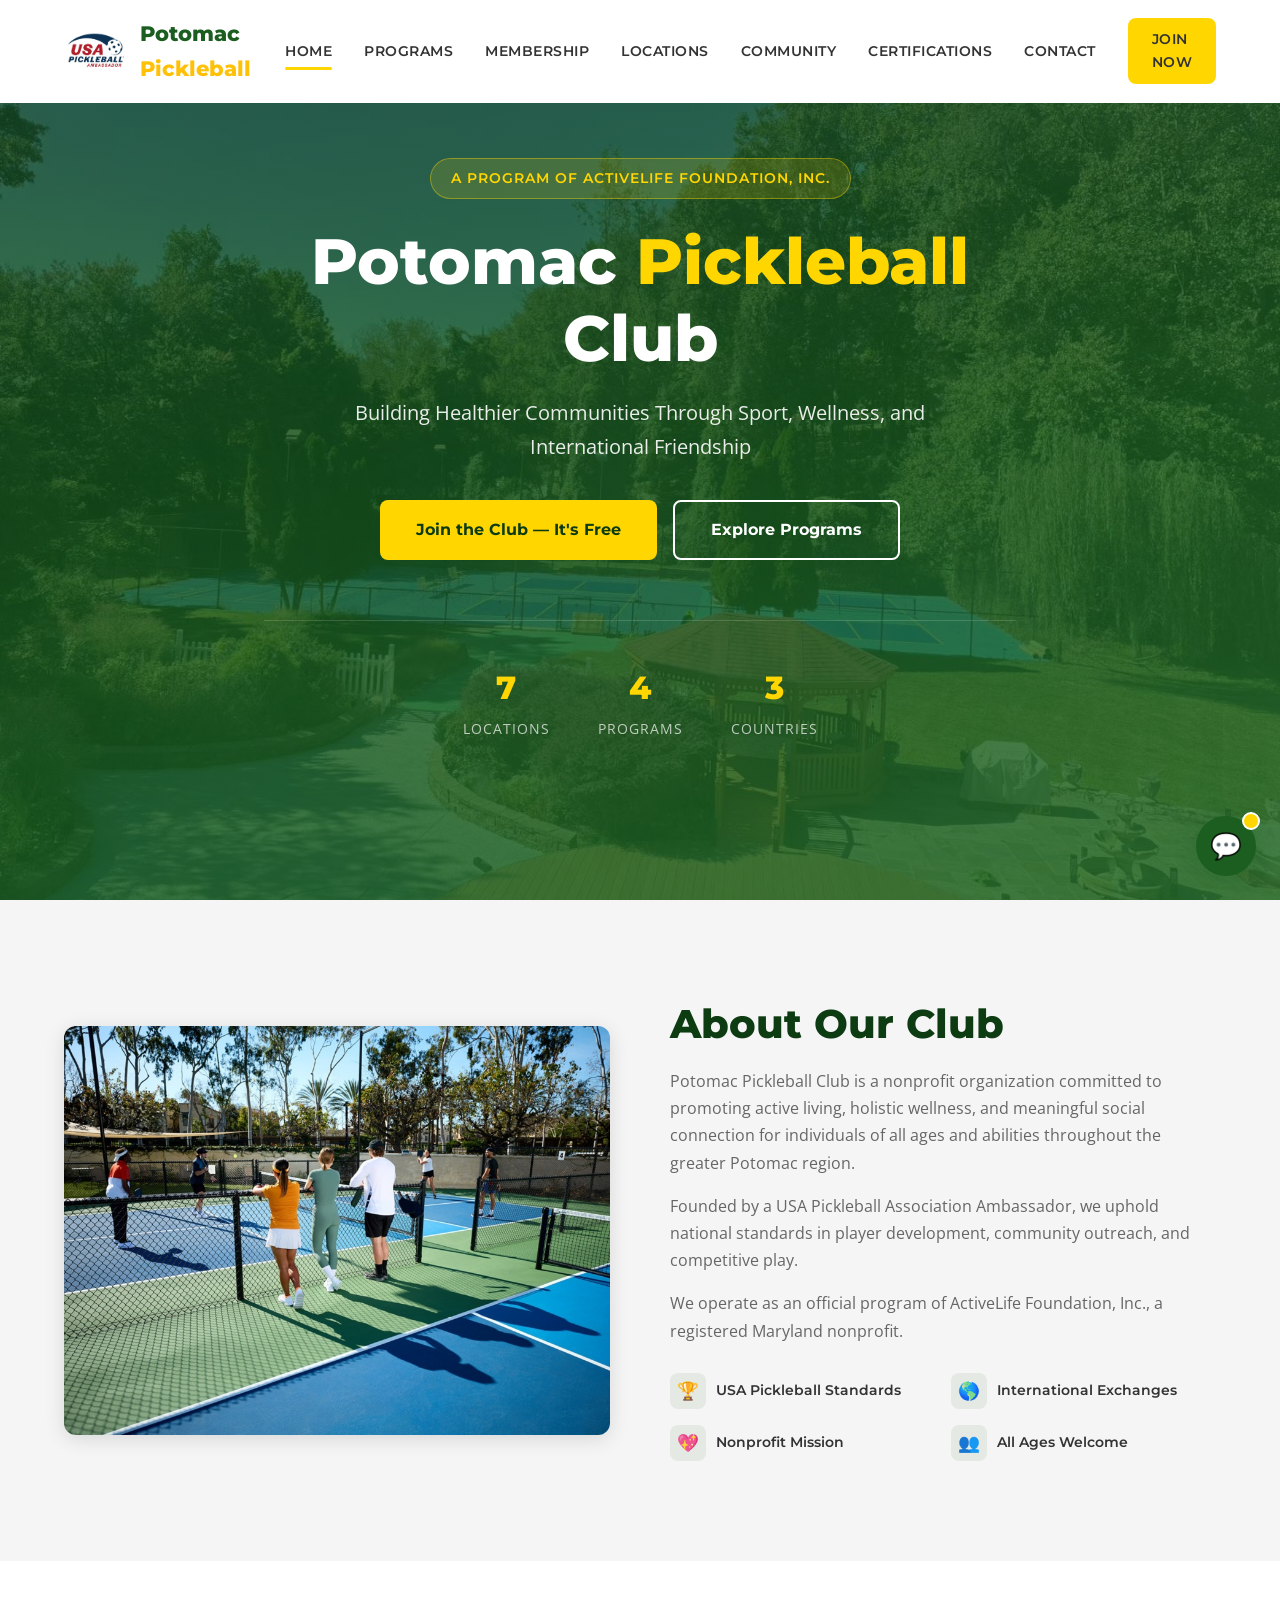
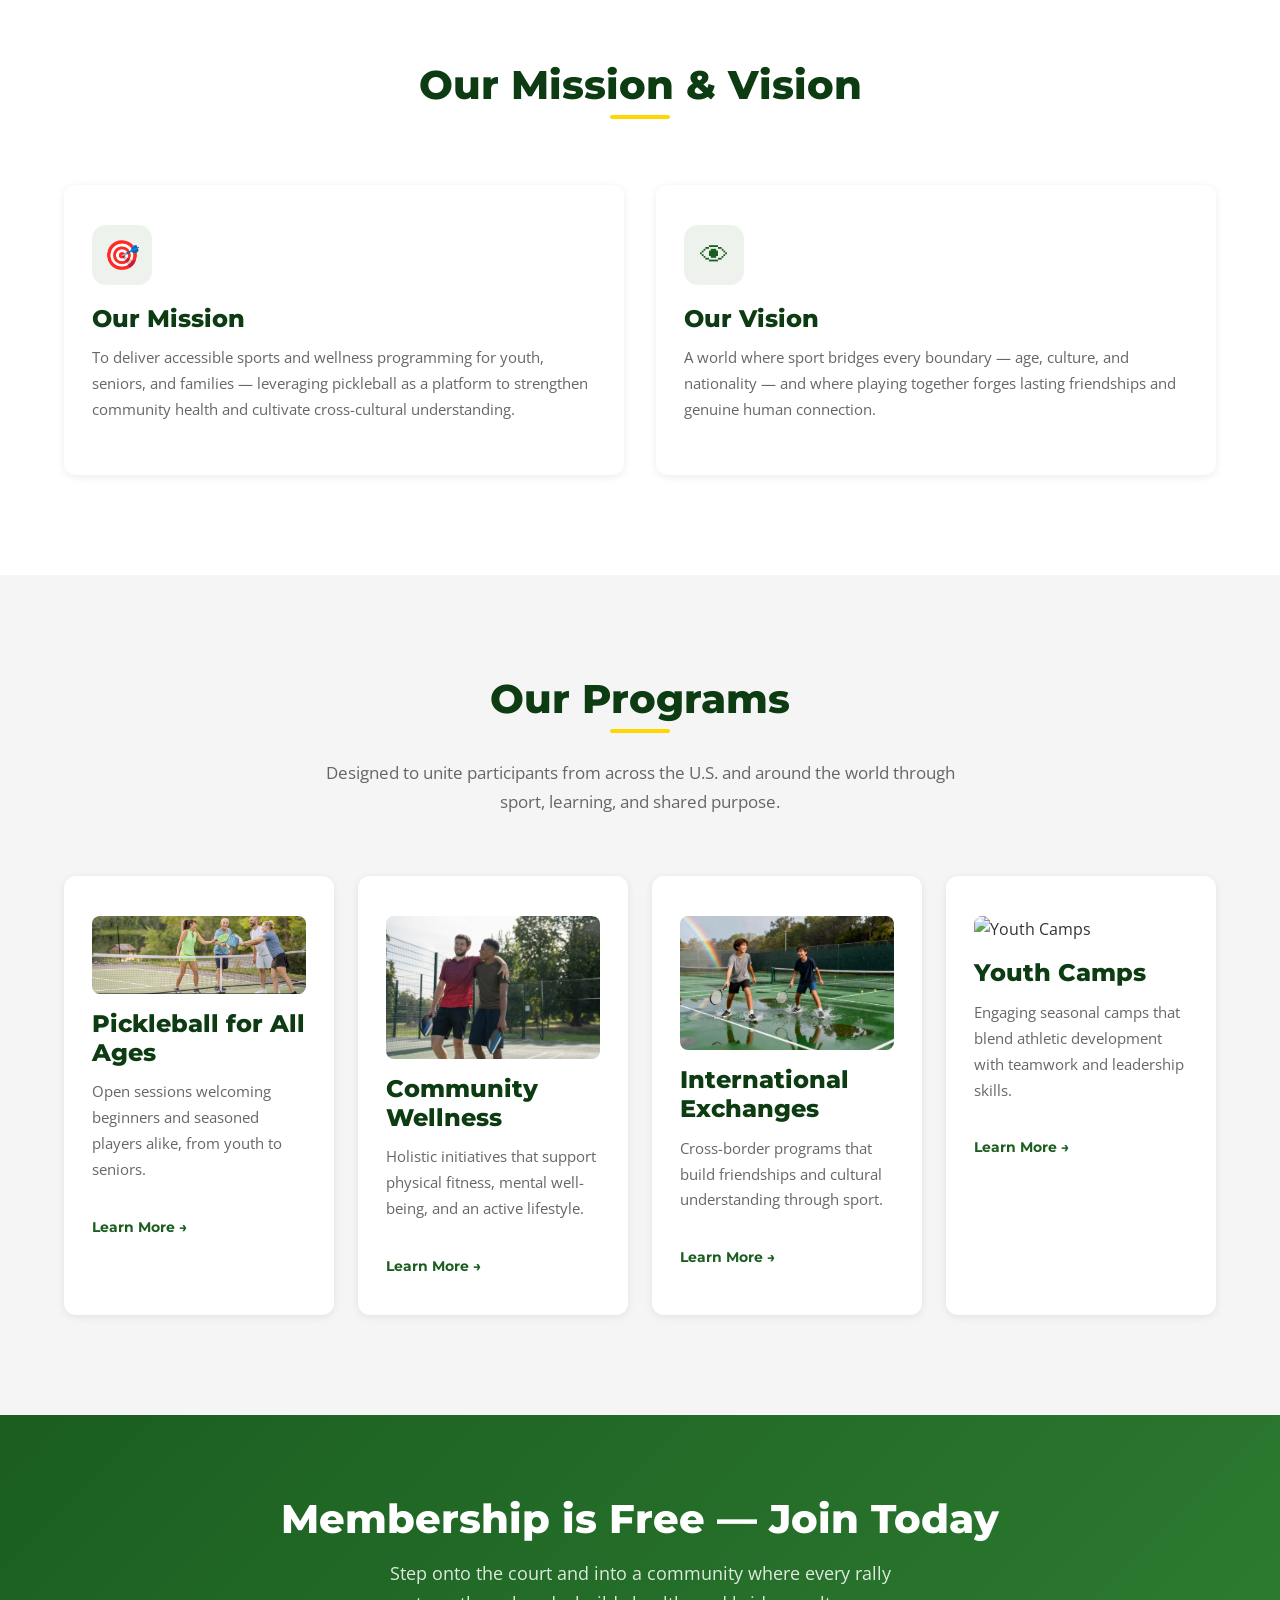
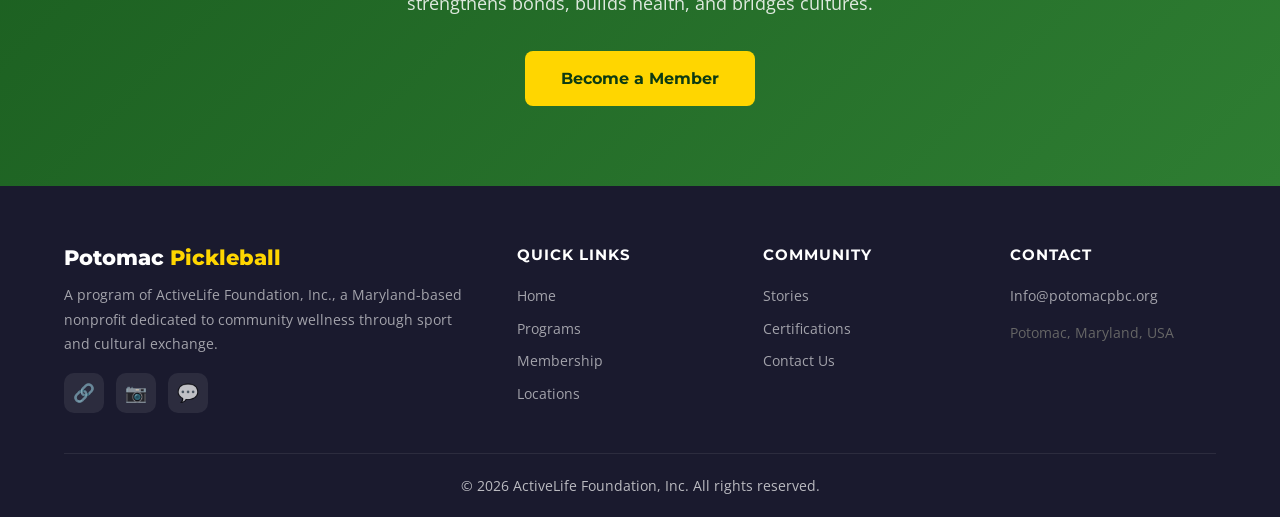
==== commit a1ce98b3: "Rewrite website copy for professional tone, update email to potomacpbc.org, copyright to 2026 - Poli" ====
--- a/index.html
+++ b/index.html
@@ -3,7 +3,7 @@
 <head>
   <meta charset="UTF-8">
   <meta name="viewport" content="width=device-width, initial-scale=1.0">
-  <meta name="description" content="Potomac Pickleball Club — Where Community, Wellness, and Global Friendship Come Together. Join our free membership today.">
+  <meta name="description" content="Potomac Pickleball Club — Building healthier communities through sport, wellness, and international friendship. Free membership for all.">
   <title>Potomac Pickleball Club</title>
   <link rel="preconnect" href="https://fonts.googleapis.com">
   <link rel="preconnect" href="https://fonts.gstatic.com" crossorigin>
@@ -55,7 +55,7 @@
     <div class="hero-content">
       <div class="hero-badge">A Program of ActiveLife Foundation, Inc.</div>
       <h1>Potomac <span class="highlight">Pickleball</span> Club</h1>
-      <p>Where Community, Wellness, and Global Friendship Come Together</p>
+      <p>Building Healthier Communities Through Sport, Wellness, and International Friendship</p>
       <div class="hero-buttons">
         <a href="membership.html" class="btn btn-primary">Join the Club — It's Free</a>
         <a href="programs.html" class="btn btn-secondary">Explore Programs</a>
@@ -86,9 +86,9 @@
         </div>
         <div class="about-content fade-in-right">
           <h2>About Our Club</h2>
-          <p>The Potomac Pickleball Club is a community-based organization dedicated to promoting active living, wellness, and social connection for people of all ages and skill levels in the Potomac area.</p>
-          <p>Founded by a USA Pickleball Association Ambassador, our club reflects a strong commitment to advancing the sport with national standards, community outreach, and player development.</p>
-          <p>We operate as a program of ActiveLife Foundation, Inc., a Maryland-based nonprofit organization.</p>
+          <p>Potomac Pickleball Club is a nonprofit organization committed to promoting active living, holistic wellness, and meaningful social connection for individuals of all ages and abilities throughout the greater Potomac region.</p>
+          <p>Founded by a USA Pickleball Association Ambassador, we uphold national standards in player development, community outreach, and competitive play.</p>
+          <p>We operate as an official program of ActiveLife Foundation, Inc., a registered Maryland nonprofit.</p>
           <div class="about-features">
             <div class="about-feature">
               <div class="feature-icon">&#127942;</div>
@@ -122,12 +122,12 @@
         <div class="card fade-in">
           <div class="card-icon">&#127919;</div>
           <h3>Our Mission</h3>
-          <p>To provide accessible sports and wellness programs for youth, seniors, and families, using pickleball and related activities to strengthen community well-being and foster cross-cultural connection.</p>
+          <p>To deliver accessible sports and wellness programming for youth, seniors, and families — leveraging pickleball as a platform to strengthen community health and cultivate cross-cultural understanding.</p>
         </div>
         <div class="card fade-in">
           <div class="card-icon">&#128065;</div>
           <h3>Our Vision</h3>
-          <p>A world where sports transcend boundaries — connecting people across age, culture, and nationality — and where playing together builds lasting friendships and meaningful human connections.</p>
+          <p>A world where sport bridges every boundary — age, culture, and nationality — and where playing together forges lasting friendships and genuine human connection.</p>
         </div>
       </div>
     </div>
@@ -138,31 +138,31 @@
     <div class="container">
       <div class="section-title fade-in">
         <h2>Our Programs</h2>
-        <p>Programs centered on community, bringing together participants from the U.S. and abroad through shared activities, learning, and play.</p>
+        <p>Designed to unite participants from across the U.S. and around the world through sport, learning, and shared purpose.</p>
       </div>
       <div class="grid-4">
         <div class="card fade-in">
           <img src="images/program-1.png" alt="Pickleball for All Ages" style="width:100%; border-radius:8px; margin-bottom:16px;">
           <h3>Pickleball for All Ages</h3>
-          <p>Inclusive pickleball activities designed for players of all ages and skill levels.</p>
+          <p>Open sessions welcoming beginners and seasoned players alike, from youth to seniors.</p>
           <a href="programs.html" class="card-link">Learn More &rarr;</a>
         </div>
         <div class="card fade-in">
           <img src="images/program-2.jpeg" alt="Community Wellness" style="width:100%; border-radius:8px; margin-bottom:16px;">
           <h3>Community Wellness</h3>
-          <p>Programs aimed at promoting physical and mental health within the community.</p>
+          <p>Holistic initiatives that support physical fitness, mental well-being, and an active lifestyle.</p>
           <a href="programs.html" class="card-link">Learn More &rarr;</a>
         </div>
         <div class="card fade-in">
           <img src="images/program-3.jpg" alt="International Exchanges" style="width:100%; border-radius:8px; margin-bottom:16px;">
           <h3>International Exchanges</h3>
-          <p>Experience different cultures and create lasting friendships through exchange programs.</p>
+          <p>Cross-border programs that build friendships and cultural understanding through sport.</p>
           <a href="programs.html" class="card-link">Learn More &rarr;</a>
         </div>
         <div class="card fade-in">
           <img src="images/program-badge.png" alt="Youth Camps" style="width:100%; border-radius:8px; margin-bottom:16px;">
           <h3>Youth Camps</h3>
-          <p>Fun and educational youth camps focused on sports and character building.</p>
+          <p>Engaging seasonal camps that blend athletic development with teamwork and leadership skills.</p>
           <a href="programs.html" class="card-link">Learn More &rarr;</a>
         </div>
       </div>
@@ -173,7 +173,7 @@
   <section class="section-green cta-banner">
     <div class="container fade-in">
       <h2>Membership is Free — Join Today</h2>
-      <p>Be part of more than a sports club — be part of a community dedicated to wellness, connection, and shared experiences that extend beyond the court.</p>
+      <p>Step onto the court and into a community where every rally strengthens bonds, builds health, and bridges cultures.</p>
       <a href="membership.html" class="btn btn-primary">Become a Member</a>
     </div>
   </section>
@@ -206,12 +206,12 @@
         </div>
         <div class="footer-col">
           <h4>Contact</h4>
-          <a href="mailto:Info@potomacpickleballclub.org">Info@potomacpickleballclub.org</a>
+          <a href="mailto:Info@potomacpbc.org">Info@potomacpbc.org</a>
           <p style="margin-top: 8px; font-size: 0.9rem;">Potomac, Maryland, USA</p>
         </div>
       </div>
       <div class="footer-bottom">
-        &copy; 2025 ActiveLife Foundation, Inc. All rights reserved.
+        &copy; 2026 ActiveLife Foundation, Inc. All rights reserved.
       </div>
     </div>
   </footer>
--- a/css/styles.css
+++ b/css/styles.css
@@ -824,7 +824,17 @@
   box-shadow: var(--shadow-sm);
   transition: all var(--transition);
   text-align: center;
-  padding: 32px 24px;
+  padding: 0;
+}
+
+.location-img {
+  width: 100%;
+  height: 200px;
+  object-fit: cover;
+}
+
+.location-card-body {
+  padding: 24px;
 }
 
 .location-card:hover {
